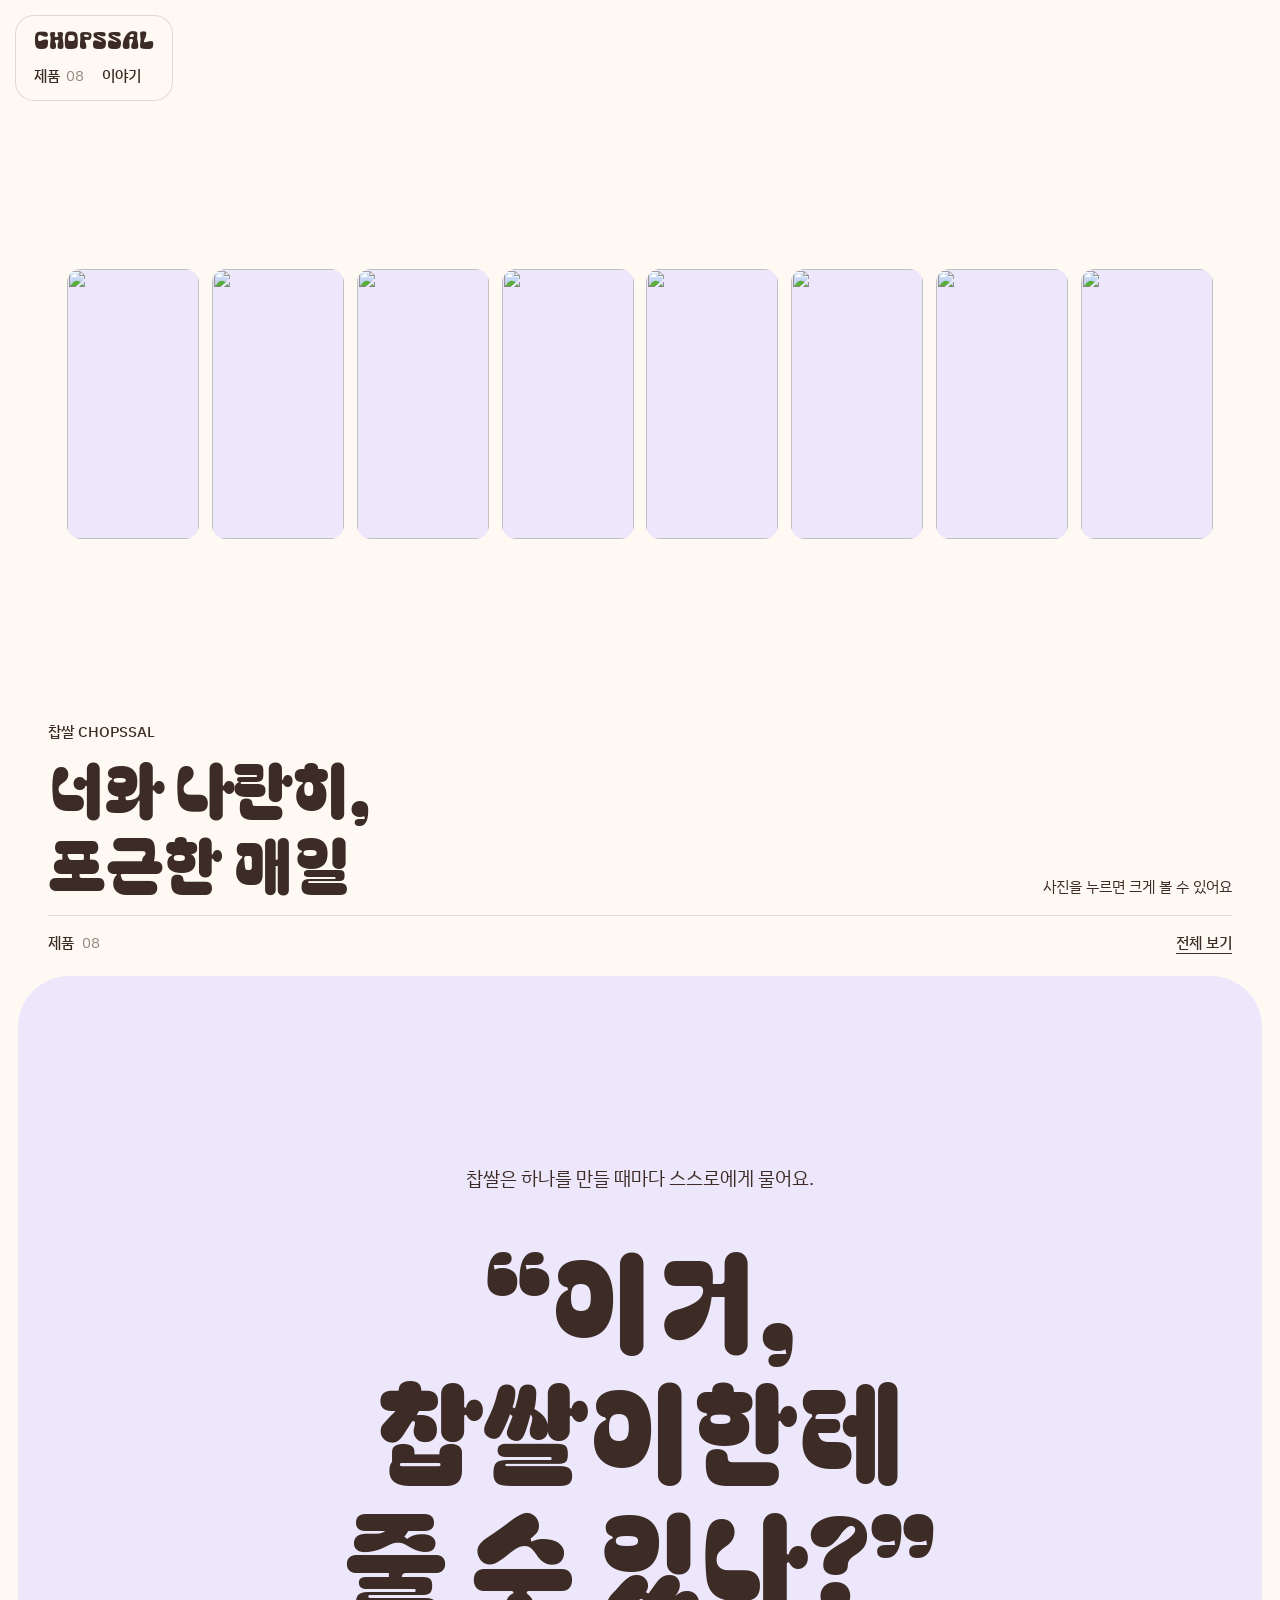
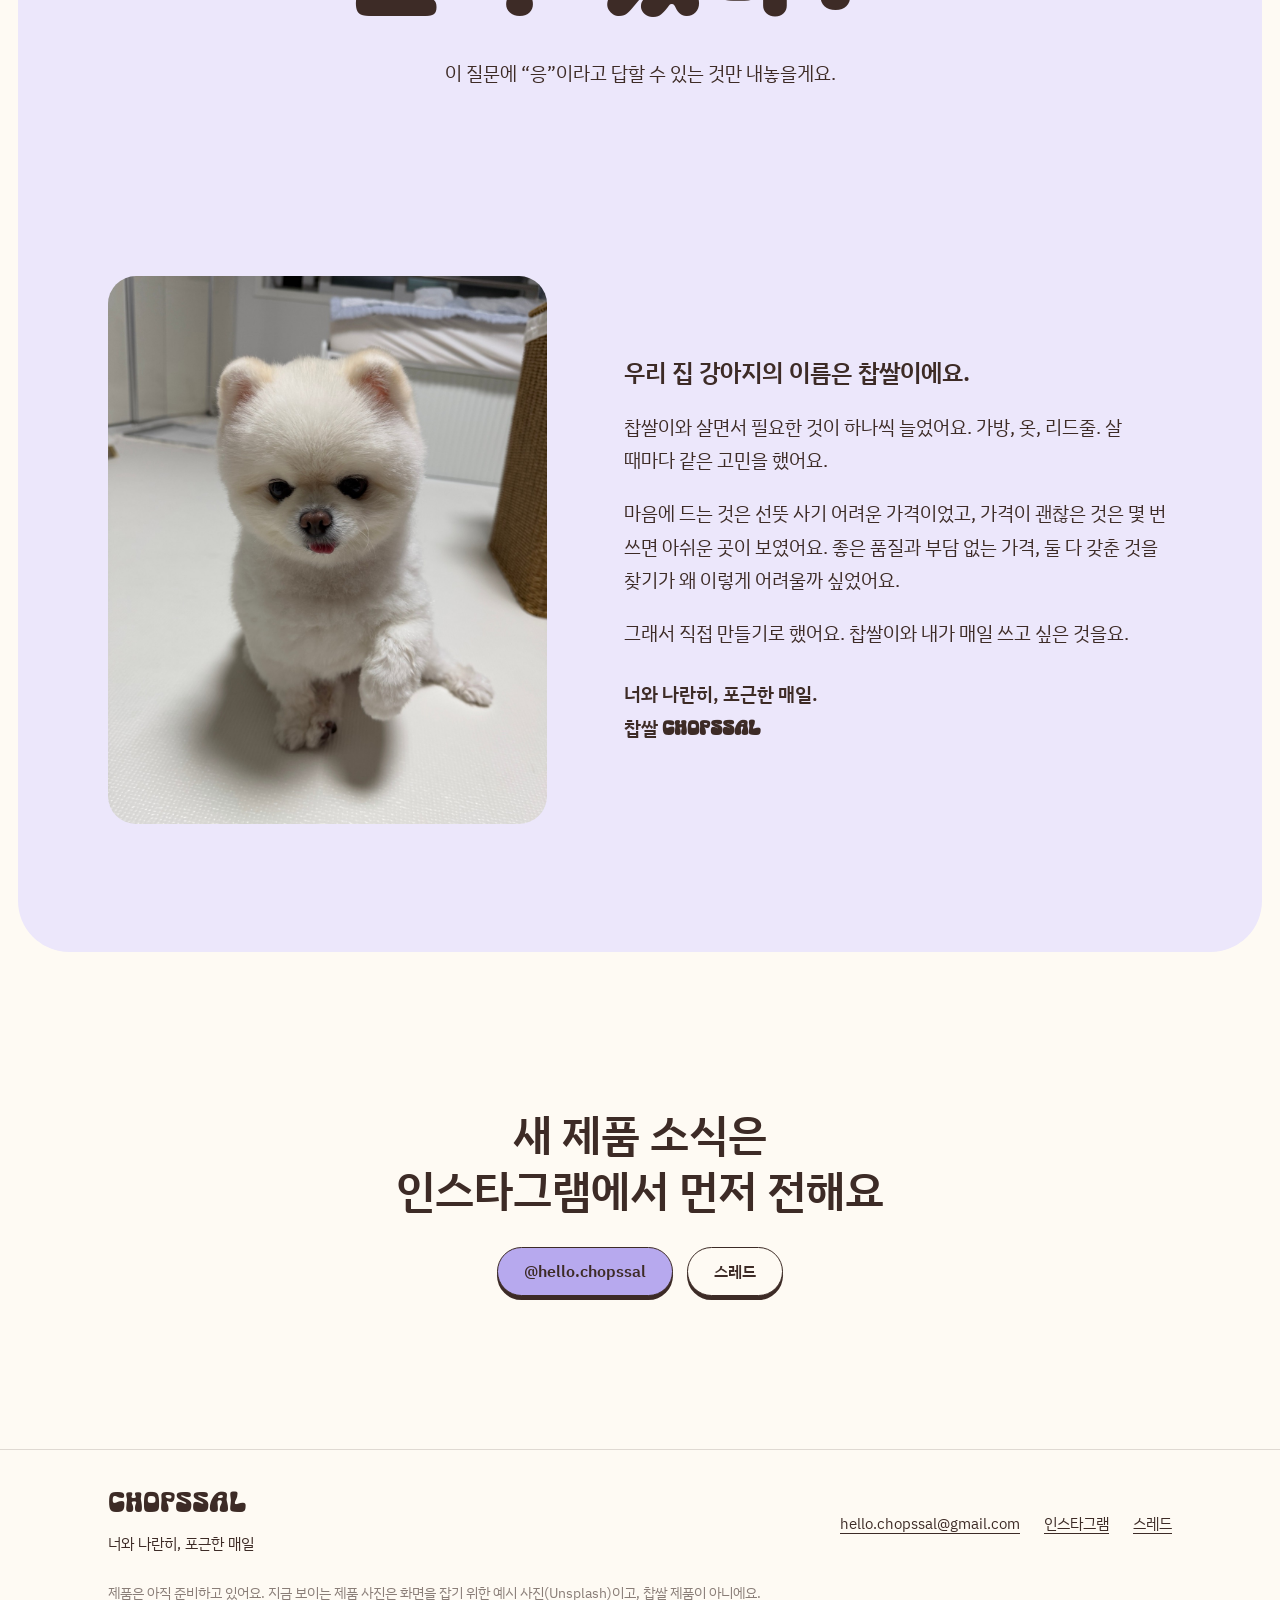
==== index.html @ 7e5478e6 "CHOPSSAL 사이트 첫 공개: 홈, 제품 목록, 상세 (판매는 준비 중) Co-Authored-By: Claude Fable 5.2 <noreply@anthropic.com>" ====
<!doctype html>
<html lang="ko">
<head>
<meta charset="utf-8">
<meta name="viewport" content="width=device-width, initial-scale=1">
<title>CHOPSSAL · 너와 나란히, 포근한 매일</title>
<meta name="description" content="너와 나란히, 포근한 매일. 찹쌀이와 함께 쓰고 싶어서 만들기 시작한 강아지 라이프스타일 브랜드, 찹쌀 CHOPSSAL.">
<link rel="preconnect" href="https://fonts.googleapis.com">
<link rel="preconnect" href="https://fonts.gstatic.com" crossorigin>
<link rel="preconnect" href="https://images.unsplash.com">
<link rel="stylesheet" href="https://fonts.googleapis.com/css2?family=Bagel+Fat+One&family=IBM+Plex+Sans+KR:wght@400;500;600&display=swap">
<link rel="stylesheet" href="styles.css">
<script>document.documentElement.classList.add('js')</script>
</head>
<body class="home">

<main>
  <!-- 첫 화면: 제품 사진이 가로로 한 줄. 누르면 그 사진이 커지고 아래에 정보가 나와요 -->
  <section class="stage" id="products" aria-label="제품">
    <div class="row" id="row"></div>

    <div class="stage__foot">
      <!-- 아무것도 고르지 않았을 때 -->
      <div id="intro">
        <small>찹쌀 CHOPSSAL</small>
        <h1>너와 나란히,<br>포근한 매일</h1>
      </div>
      <p class="stage__hint" id="hint">사진을 누르면 크게 볼 수 있어요</p>

      <!-- 제품을 골랐을 때 -->
      <div id="picked" hidden>
        <small id="picked-no"></small>
        <h2 id="picked-name" tabindex="-1"></h2>
      </div>
      <div class="info" id="info" hidden>
        <p class="info__price" id="info-price"></p>
        <p id="info-desc"></p>
        <div class="info__actions">
          <button class="btn" id="info-add" type="button">장바구니에 담기</button>
          <a id="info-link" href="shop.html">자세히 보기</a>
          <button class="close" id="info-close" type="button">닫기</button>
        </div>
        <p class="said" id="info-said" role="status"></p>
      </div>

      <div class="stage__bar">
        <span>제품 <i id="count"></i></span>
        <a href="shop.html">전체 보기</a>
      </div>
    </div>
  </section>

  <div class="tint" id="story">
    <section class="say wrap">
      <p class="reveal">찹쌀은 하나를 만들 때마다 스스로에게 물어요.</p>
      <blockquote class="display reveal">“이거,<br>찹쌀이한테<br>줄 수 있나?”</blockquote>
      <p class="reveal">이 질문에 “응”이라고 답할 수 있는 것만 내놓을게요.</p>
    </section>

    <section class="story wrap">
      <img class="reveal" src="assets/chopssal-01.jpg" alt="앞발을 살짝 들고 혀를 빼꼼 내민 하얀 강아지 찹쌀이" width="1200" height="1600" loading="lazy">
      <div class="story__text reveal">
        <p class="story__first">우리 집 강아지의 이름은 찹쌀이에요.</p>
        <p>찹쌀이와 살면서 필요한 것이 하나씩 늘었어요. 가방, 옷, 리드줄. 살 때마다 같은 고민을 했어요.</p>
        <p>마음에 드는 것은 선뜻 사기 어려운 가격이었고, 가격이 괜찮은 것은 몇 번 쓰면 아쉬운 곳이 보였어요. 좋은 품질과 부담 없는 가격, 둘 다 갖춘 것을 찾기가 왜 이렇게 어려울까 싶었어요.</p>
        <p>그래서 직접 만들기로 했어요. 찹쌀이와 내가 매일 쓰고 싶은 것을요.</p>
        <p class="story__sign">너와 나란히, 포근한 매일.<br>찹쌀 <span class="wordmark wordmark--sm">CHOPSSAL</span></p>
      </div>
    </section>
  </div>

  <section class="news wrap" id="news">
    <h2 class="reveal">새 제품 소식은<br>인스타그램에서 먼저 전해요</h2>
    <div class="news__actions reveal">
      <a class="btn" href="https://www.instagram.com/hello.chopssal" target="_blank" rel="noopener">@hello.chopssal</a>
      <a class="btn btn--plain" href="https://www.threads.net/@hello.chopssal" target="_blank" rel="noopener">스레드</a>
    </div>
  </section>
</main>

<script src="js/products.js"></script>
<script src="js/layout.js"></script>
<script>
  const $ = id => document.getElementById(id);
  const row = $('row');
  let active = -1;

  $('count').textContent = two(PRODUCTS.length);
  row.innerHTML = PRODUCTS.map((p, i) =>
    `<button class="tile" type="button" data-i="${i}" aria-pressed="false" aria-label="${p.name} 크게 보기">
       <img src="${photoUrl(p, 900, 1140)}" alt="">
     </button>`).join('');
  const tiles = [...row.children];

  function pick(i, focusTitle) {
    active = i;
    const on = i >= 0;
    row.classList.toggle('has-active', on);
    tiles.forEach((t, n) => t.setAttribute('aria-pressed', n === i));
    ['intro', 'hint'].forEach(id => $(id).hidden = on);
    ['picked', 'info'].forEach(id => $(id).hidden = !on);
    $('info-said').textContent = '';
    if (!on) return;

    const p = PRODUCTS[i];
    $('picked-no').textContent = `${two(i + 1)} / ${two(PRODUCTS.length)}`;
    $('picked-name').textContent = p.name;
    $('info-price').textContent = priceText(p);
    $('info-desc').textContent = p.desc;
    $('info-link').href = `product.html?id=${p.id}`;
    $('info-add').hidden = !SHOP_OPEN;
    $('info-add').disabled = !!p.soldout;
    $('info-add').textContent = p.soldout ? '아직 준비하고 있어요' : '장바구니에 담기';
    // 좁은 화면에서는 고른 사진이 가운데로 오게 옆으로 넘겨요
    setTimeout(() => tiles[i].scrollIntoView({ behavior: 'smooth', inline: 'center', block: 'nearest' }), 350);
    if (focusTitle) $('picked-name').focus({ preventScroll: true });
  }

  // 사진에 올리거나 초점이 가면 오른쪽 아래에 이름과 가격을 보여 줘요
  const HINT = $('hint').textContent;
  const hint = i => {
    const p = PRODUCTS[i];
    $('hint').innerHTML = p ? `${two(i + 1)}&ensp;<b>${p.name}</b>&ensp;${priceText(p)}` : HINT;
  };
  ['mouseover', 'focusin'].forEach(ev => row.addEventListener(ev, e => {
    const t = e.target.closest('.tile');
    if (t) hint(Number(t.dataset.i));
  }));
  ['mouseleave', 'focusout'].forEach(ev => row.addEventListener(ev, () => hint(-1)));

  row.addEventListener('click', e => {
    const t = e.target.closest('.tile');
    if (t && Number(t.dataset.i) !== active) pick(Number(t.dataset.i), true);
  });
  $('info-close').addEventListener('click', () => { const was = active; pick(-1); tiles[was].focus(); });
  $('info-add').addEventListener('click', () => {
    Cart.add(PRODUCTS[active].id, 1);
    $('info-said').innerHTML = '장바구니에 담았어요. <a href="cart.html">장바구니 보기</a>';
  });
  addEventListener('keydown', e => {
    if (active < 0) return;
    if (e.key === 'Escape') $('info-close').click();
    if (e.key === 'ArrowRight') pick((active + 1) % PRODUCTS.length);
    if (e.key === 'ArrowLeft') pick((active - 1 + PRODUCTS.length) % PRODUCTS.length);
  });

  // 화면에 들어오면 떠오르기
  const io = new IntersectionObserver(es => es.forEach(e => {
    if (e.isIntersecting) { e.target.classList.add('in'); io.unobserve(e.target); }
  }), { threshold: .15 });
  document.querySelectorAll('.reveal').forEach(el => io.observe(el));
</script>
</body>
</html>
---- styles.css ----
/* CHOPSSAL 홈. 색과 글꼴은 docs/brand-guidelines.md 7, 8장을 따른다. */
@font-face {
  font-family: 'Struggle';
  src: url('assets/fonts/struggle-regular.woff2') format('woff2'),
       url('assets/fonts/struggle-regular.woff') format('woff');
  font-display: swap;
}

:root {
  --cream: #FEFAF3;
  --lavender: #B7A9EE;
  --lavender-tint: #ECE7FB;
  --lavender-deep: #5A48A6;
  --choco: #3D2B26;
  --butter: #FAEDBE;
  --line: rgba(61, 43, 38, .16);
  --face: var(--cream);

  --font-logo: 'Struggle', 'Bagel Fat One', sans-serif;
  --font-display: 'Bagel Fat One', 'Apple SD Gothic Neo', sans-serif;
  --font-body: 'IBM Plex Sans KR', 'Apple SD Gothic Neo', 'Malgun Gothic', sans-serif;

  --gutter: clamp(20px, 5vw, 48px);
  --radius: 28px;
}

@view-transition { navigation: auto; }

* { box-sizing: border-box; }
html { scroll-behavior: smooth; }
body {
  margin: 0;
  background: var(--cream);
  color: var(--choco);
  font-family: var(--font-body);
  font-size: 17px;
  line-height: 1.75;
  word-break: keep-all;
  -webkit-font-smoothing: antialiased;
}
h1, h2, h3, p, ul, figure, blockquote { margin: 0; }
ul { padding: 0; list-style: none; }
a { color: inherit; }
img { display: block; max-width: 100%; }
[hidden] { display: none !important; }
:focus-visible { outline: 2px solid var(--lavender-deep); outline-offset: 3px; border-radius: 6px; }

.wrap { max-width: 1160px; margin-inline: auto; padding-inline: var(--gutter); }
.display { font-family: var(--font-display); font-weight: 400; line-height: 1.2; text-wrap: balance; }
.wordmark { font-family: var(--font-logo); font-size: 28px; line-height: 1; color: var(--choco); text-decoration: none; }
.wordmark--sm { font-size: 1.05em; }

/* 메뉴: 왼쪽 위에 떠 있는 작은 상자 */
.menu {
  position: fixed; z-index: 20; top: 16px; left: 16px;
  background: var(--cream); border-radius: 18px; box-shadow: 0 0 0 1px var(--line);
  padding: 14px 18px 12px; display: flex; flex-direction: column; gap: 10px;
}
.menu .wordmark { font-size: 24px; }
.menu__links { display: flex; gap: 18px; font-size: 14.5px; font-weight: 500; line-height: 1.4; }
.menu__links a { text-decoration: none; padding: 2px 0; }
.menu__links a:hover, .menu__links a[aria-current="page"] { box-shadow: 0 1.5px 0 var(--choco); }
.menu__links i { font-style: normal; font-weight: 400; opacity: .55; font-variant-numeric: tabular-nums; margin-left: 2px; }
.menu__cart { margin-left: 14px; }
body:not(.home) main { padding-top: 124px; }

/* 버튼: 알약 모양, 초콜릿 테두리, 아래 짧은 그림자 */
.btn {
  display: inline-block;
  font-weight: 600; font-size: 16px; line-height: 1.3; text-decoration: none; text-align: center;
  padding: 13px 26px; border-radius: 999px;
  border: 1.5px solid var(--choco); background: var(--lavender); color: var(--choco);
  box-shadow: 0 4px 0 var(--choco);
  transition: transform .12s ease, box-shadow .12s ease;
}
.btn:hover { transform: translateY(2px); box-shadow: 0 2px 0 var(--choco); }
.btn:active { transform: translateY(4px); box-shadow: 0 0 0 var(--choco); }
.btn--plain { background: var(--cream); }

.tag {
  display: inline-block; align-self: flex-start;
  font-size: 13px; font-weight: 600; line-height: 1.4;
  padding: 4px 14px; border-radius: 999px;
  background: var(--lavender); color: var(--choco);
}
.tag--quiet { background: transparent; border: 1.5px solid var(--line); font-weight: 500; white-space: nowrap; }

/* 첫 화면: 제품 사진이 가로로 한 줄. 누르면 그 사진이 커지고 정보가 나와요 */
.stage { min-height: 100vh; min-height: 100svh; display: grid; grid-template-rows: 1fr auto; gap: clamp(16px, 3vh, 32px); padding: 116px var(--gutter) 20px; }
.row { display: flex; align-items: center; justify-content: center; gap: clamp(6px, 1vw, 14px); min-height: min(64vh, 660px); }
.tile {
  flex: 1 1 0; min-width: 0; max-width: 132px; height: min(30vh, 280px);
  padding: 0; border: 0; border-radius: 14px; overflow: hidden; cursor: pointer; background: var(--lavender-tint);
  transition: flex-grow .65s cubic-bezier(.3, .8, .2, 1), max-width .65s cubic-bezier(.3, .8, .2, 1), height .65s cubic-bezier(.3, .8, .2, 1), opacity .4s ease, transform .3s ease;
}
.tile img { width: 100%; height: 100%; object-fit: cover; }
.tile:hover { transform: translateY(-8px); }
.row.has-active .tile { max-width: 84px; height: min(20vh, 190px); opacity: .5; }
.row.has-active .tile:hover { opacity: .85; }
.row.has-active .tile[aria-pressed="true"] { flex-grow: 8; max-width: min(50vh, 520px); height: min(64vh, 660px); opacity: 1; transform: none; cursor: default; border-radius: 22px; }

.stage__foot { display: grid; grid-template-columns: 1fr auto; align-items: end; gap: 16px 40px; min-height: 148px; }
.stage__foot > * { min-width: 0; }
.stage__foot small { display: block; font-size: 14.5px; font-weight: 500; margin-bottom: 6px; font-variant-numeric: tabular-nums; }
.stage__foot h1, .stage__foot h2 { font-family: var(--font-display); font-weight: 400; font-size: clamp(34px, 5.2vw, 76px); line-height: 1.12; }
.stage__hint { font-size: 14.5px; text-align: right; font-variant-numeric: tabular-nums; }
.stage__hint b { font-weight: 600; }
.stage__hint a { font-weight: 600; text-underline-offset: 5px; }
.info { max-width: 26em; display: flex; flex-direction: column; gap: 14px; align-items: flex-start; }
.info__price { font-size: 20px; font-weight: 600; }
.info__actions { display: flex; flex-wrap: wrap; align-items: center; gap: 12px 20px; }
.info__actions a { font-weight: 600; font-size: 15px; text-underline-offset: 5px; }
.close { font: inherit; font-size: 14.5px; font-weight: 500; background: none; border: 0; padding: 4px 0; color: inherit; cursor: pointer; text-decoration: underline; text-underline-offset: 5px; }
.stage__bar { grid-column: 1 / -1; display: flex; justify-content: space-between; gap: 16px; border-top: 1px solid var(--line); padding-top: 14px; font-size: 14.5px; font-weight: 500; }
.stage__bar a { text-underline-offset: 5px; }
.stage__bar i { font-style: normal; font-weight: 400; opacity: .55; margin-left: 4px; }

/* 스크롤하면 떠오르는 것 */
.js .reveal { opacity: 0; transform: translateY(26px); transition: opacity .8s ease, transform .8s cubic-bezier(.2, .8, .2, 1); }
.js .reveal.in { opacity: 1; transform: none; }

/* 구역 공통 */
.sec { padding-block: clamp(48px, 7vw, 104px); }
.sec-head { display: flex; align-items: flex-end; justify-content: space-between; flex-wrap: wrap; gap: 12px 32px; margin-bottom: clamp(24px, 3.4vw, 44px); }
.sec-head h1, .sec-head h2 { font-size: clamp(32px, 4.4vw, 54px); }
.sec-head p { max-width: 30em; }

/* 제품 카드 */
.grid { display: grid; grid-template-columns: repeat(4, 1fr); gap: clamp(28px, 3vw, 40px) 20px; }
.card { min-width: 0; text-decoration: none; display: flex; flex-direction: column; gap: 4px; }
.card__img { position: relative; display: block; border-radius: 22px; overflow: hidden; margin-bottom: 10px; background: var(--lavender-tint); transition: transform .14s ease; }
.card__img img { display: block; width: 100%; height: auto; aspect-ratio: 4 / 5; object-fit: cover; }
.card:hover .card__img { transform: translateY(-4px); }
.card__tag { position: absolute; left: 12px; top: 12px; }
.card__name { font-weight: 600; font-size: 16.5px; line-height: 1.45; }
.card__price { font-size: 15.5px; }

/* 제품 목록 */
.chips { display: flex; flex-wrap: wrap; gap: 8px; margin-bottom: clamp(24px, 3vw, 40px); }
.chip {
  font: inherit; font-size: 15px; font-weight: 500; line-height: 1.4; cursor: pointer; text-decoration: none;
  padding: 7px 18px; border-radius: 999px; border: 1.5px solid var(--choco); background: var(--cream); color: var(--choco);
}
.chip:hover { background: var(--lavender-tint); }
.chip[aria-pressed="true"] { background: var(--choco); color: var(--cream); }
.empty { padding: 56px 0; text-align: center; display: flex; flex-direction: column; align-items: center; gap: 20px; }
.empty svg { width: 104px; height: auto; aspect-ratio: 553 / 490; }

/* 제품 상세 */
.pd { display: grid; grid-template-columns: minmax(0, .95fr) minmax(0, 1fr); gap: clamp(28px, 6vw, 96px); align-items: start; padding-bottom: clamp(48px, 7vw, 96px); }
.pd__img { border-radius: 22px; overflow: hidden; position: sticky; top: 24px; background: var(--lavender-tint); }
.pd__img img { display: block; width: 100%; height: auto; aspect-ratio: 15 / 19; object-fit: cover; max-height: calc(100vh - 48px); }
.pd__info { display: flex; flex-direction: column; gap: 22px; padding-top: clamp(0px, 6vh, 72px); }
.pd__no { font-size: 14.5px; font-weight: 500; font-variant-numeric: tabular-nums; margin-bottom: -10px; }
.pd__no a { text-underline-offset: 4px; }
.pd__info h1 { font-size: clamp(38px, 5.2vw, 76px); line-height: 1.12; }
.pd__price { font-size: 22px; font-weight: 600; }
.more-info { border-top: 1.5px solid var(--choco); }
.more-info details { border-bottom: 1px solid var(--line); }
.more-info summary { list-style: none; cursor: pointer; display: flex; justify-content: space-between; align-items: center; padding: 14px 0; font-weight: 600; font-size: 15.5px; }
.more-info summary::-webkit-details-marker { display: none; }
.more-info summary::after { content: "+"; font-weight: 400; font-size: 20px; line-height: 1; transition: transform .2s ease; }
.more-info details[open] summary::after { transform: rotate(45deg); }
.more-info p { padding: 0 0 16px; font-size: 15.5px; }

/* 다른 제품: 홈의 사진 한 줄을 작게 */
.strip { display: flex; justify-content: center; gap: clamp(6px, 1vw, 12px); padding: 0 var(--gutter) clamp(56px, 8vw, 104px); }
.strip a { flex: 1 1 0; min-width: 0; max-width: 96px; border-radius: 12px; overflow: hidden; opacity: .5; transition: opacity .25s ease, transform .25s ease; }
.strip img { display: block; width: 100%; height: auto; aspect-ratio: 3 / 4; object-fit: cover; }
.strip a:hover { opacity: 1; transform: translateY(-6px); }
.strip a[aria-current="page"] { opacity: 1; box-shadow: 0 0 0 2px var(--cream), 0 0 0 3.5px var(--choco); }

.field { display: flex; flex-direction: column; gap: 10px; }
.field > span { font-size: 14px; font-weight: 500; }
.qty { display: inline-flex; align-items: center; align-self: flex-start; border: 1.5px solid var(--choco); border-radius: 999px; overflow: hidden; }
.qty button { font: inherit; font-size: 20px; line-height: 1; width: 44px; height: 44px; border: 0; background: transparent; color: inherit; cursor: pointer; }
.qty button:hover { background: var(--lavender-tint); }
.qty output { min-width: 34px; text-align: center; font-weight: 600; }
.pd__actions { display: flex; flex-wrap: wrap; gap: 14px; padding-bottom: 6px; }
.pd__actions .btn { flex: 1 1 180px; }
.btn[disabled] { background: transparent; box-shadow: none; opacity: .55; cursor: default; transform: none; }
button.btn { font-family: inherit; cursor: pointer; }
.said { font-size: 15px; font-weight: 500; min-height: 1.75em; }
.said a { text-underline-offset: 4px; }
.note { background: var(--lavender-tint); border-radius: 22px; padding: 22px 24px; font-size: 15.5px; }

/* 장바구니 */
.cartpage { display: grid; grid-template-columns: 1.5fr 1fr; gap: clamp(24px, 4vw, 56px); align-items: start; }
.cartpage > * { min-width: 0; }
.rows { border-top: 1px solid var(--line); }
.rowi { display: grid; grid-template-columns: 96px 1fr auto; gap: 8px 18px; align-items: center; padding: 18px 0; border-bottom: 1px solid var(--line); }
.rowi__img { border-radius: 16px; overflow: hidden; grid-row: span 2; }
.rowi__img img { display: block; width: 100%; height: auto; aspect-ratio: 1; object-fit: cover; }
.rowi__name { font-weight: 600; line-height: 1.45; text-decoration: none; }
.rowi__name i { font-style: normal; font-weight: 400; opacity: .75; display: block; font-size: 14.5px; }
.rowi__price { font-weight: 600; text-align: right; }
.rowi .qty { justify-self: start; }
.rowi .qty button { width: 38px; height: 38px; }
.del { font: inherit; font-size: 14px; background: none; border: 0; padding: 4px 0; color: inherit; text-decoration: underline; text-underline-offset: 4px; cursor: pointer; justify-self: end; }
.sum { background: var(--lavender-tint); border-radius: var(--radius); padding: clamp(22px, 2.6vw, 32px); display: flex; flex-direction: column; gap: 14px; position: sticky; top: 24px; }
.sum h2 { font-size: 20px; font-weight: 600; }
.sum dl { margin: 0; display: flex; flex-direction: column; gap: 8px; }
.sum dl div { display: flex; justify-content: space-between; gap: 16px; }
.sum dd { margin: 0; text-align: right; }
.sum .total { border-top: 1.5px solid var(--choco); padding-top: 14px; font-weight: 600; font-size: 19px; }
.sum .btn { width: 100%; }

/* 기준 문장과 이야기 */
.tint { background: var(--lavender-tint); border-radius: clamp(28px, 4vw, 56px); margin-inline: clamp(8px, 1.4vw, 20px); }
.say { min-height: 100vh; min-height: 100svh; display: flex; flex-direction: column; align-items: center; justify-content: center; gap: clamp(24px, 4vh, 48px); text-align: center; padding-block: 96px; }
.say blockquote { font-size: clamp(44px, 9.4vw, 148px); line-height: 1.08; }
.say p { font-size: clamp(16px, 1.5vw, 19px); max-width: 26em; }
.story { display: grid; grid-template-columns: .8fr 1fr; gap: clamp(32px, 6vw, 96px); align-items: center; padding-block: 0 clamp(72px, 10vw, 140px); }
.story > * { min-width: 0; }
.story img { width: 100%; height: auto; aspect-ratio: 4 / 5; object-fit: cover; object-position: 50% 38%; border-radius: var(--radius); }
.story__text { max-width: 31em; display: flex; flex-direction: column; gap: 20px; font-size: clamp(17px, 1.5vw, 19px); }
.story__first { font-weight: 600; font-size: 1.25em; line-height: 1.5; }
.story__sign { margin-top: 8px; font-weight: 600; }

/* 소식 */
.news { padding-block: clamp(80px, 12vw, 168px); display: flex; flex-direction: column; align-items: center; gap: 28px; text-align: center; }
.news h2 { font-size: clamp(26px, 3.4vw, 44px); font-weight: 600; line-height: 1.3; text-wrap: balance; }
.news__actions { display: flex; flex-wrap: wrap; justify-content: center; gap: 14px; }

/* 바닥 */
.foot { border-top: 1px solid var(--line); }
.foot__in { padding-block: 40px 56px; display: flex; justify-content: space-between; flex-wrap: wrap; gap: 24px 48px; font-size: 15px; }
.foot__in p { margin-top: 10px; }
.foot ul { display: flex; flex-wrap: wrap; gap: 8px 24px; align-items: center; }
.foot ul a { text-underline-offset: 4px; }

.foot__note { flex-basis: 100%; font-size: 13.5px; opacity: .6; margin: 0 !important; }

@media (max-width: 820px) {
  .grid { grid-template-columns: repeat(2, 1fr); gap: 28px 14px; }
  .pd, .cartpage, .story { grid-template-columns: 1fr; }
  .pd__info { padding-top: 0; }
  .strip { justify-content: flex-start; overflow-x: auto; scrollbar-width: none; }
  .strip a { flex: 0 0 64px; }
  .pd__img, .sum { position: static; }
  .story img { max-width: 420px; }
  .row { justify-content: flex-start; overflow-x: auto; scroll-snap-type: x proximity; margin-inline: calc(var(--gutter) * -1); padding-inline: var(--gutter); min-height: min(56vh, 520px); scrollbar-width: none; }
  .tile { flex: 0 0 30vw; max-width: none; height: min(36vh, 320px); scroll-snap-align: center; }
  .tile:hover { transform: none; }
  .row.has-active .tile { flex-basis: 18vw; max-width: none; }
  .row.has-active .tile[aria-pressed="true"] { flex: 0 0 76vw; max-width: none; height: min(56vh, 520px); }
  .stage__foot { grid-template-columns: 1fr; min-height: 0; }
  .stage__hint { text-align: left; }
}
@media (max-width: 560px) {
  body { font-size: 16px; }
  .menu { top: 10px; left: 10px; padding: 12px 14px 10px; }
  .menu .wordmark { font-size: 21px; }
  .menu__links { gap: 14px; font-size: 14px; }
  .btn { padding: 12px 22px; font-size: 15.5px; }
  .rowi { grid-template-columns: 76px 1fr; align-items: start; }
  .rowi__img { grid-row: span 4; }
  .rowi .qty { justify-self: start; }
  .rowi__price { text-align: left; }
  .del { justify-self: start; }
}
@media (prefers-reduced-motion: reduce) {
  html { scroll-behavior: auto; }
  .btn, .card__img, .tile, .strip a { transition: none; }
  @view-transition { navigation: none; }
  .js .reveal { opacity: 1; transform: none; transition: none; }
}

/* 제품 이름으로 초점을 옮길 때 테두리는 보이지 않게 */
#picked-name:focus { outline: none; }
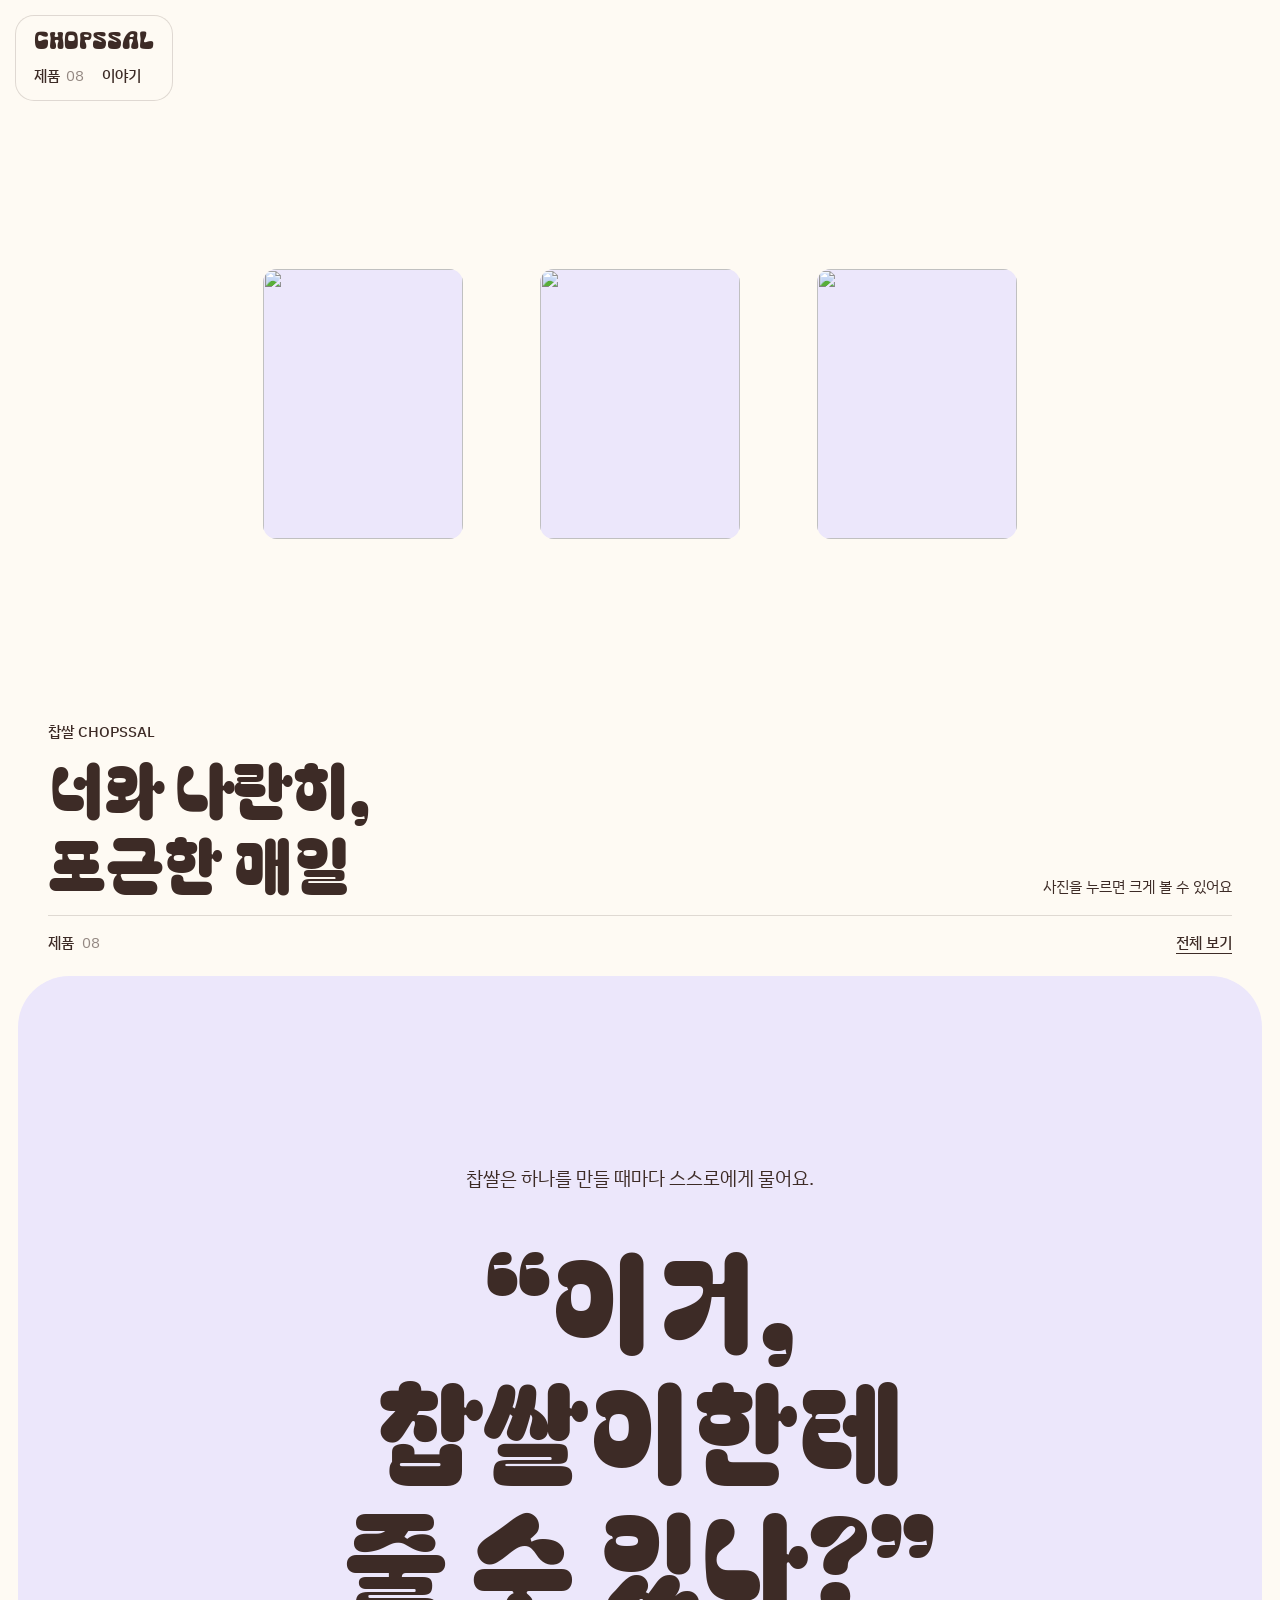
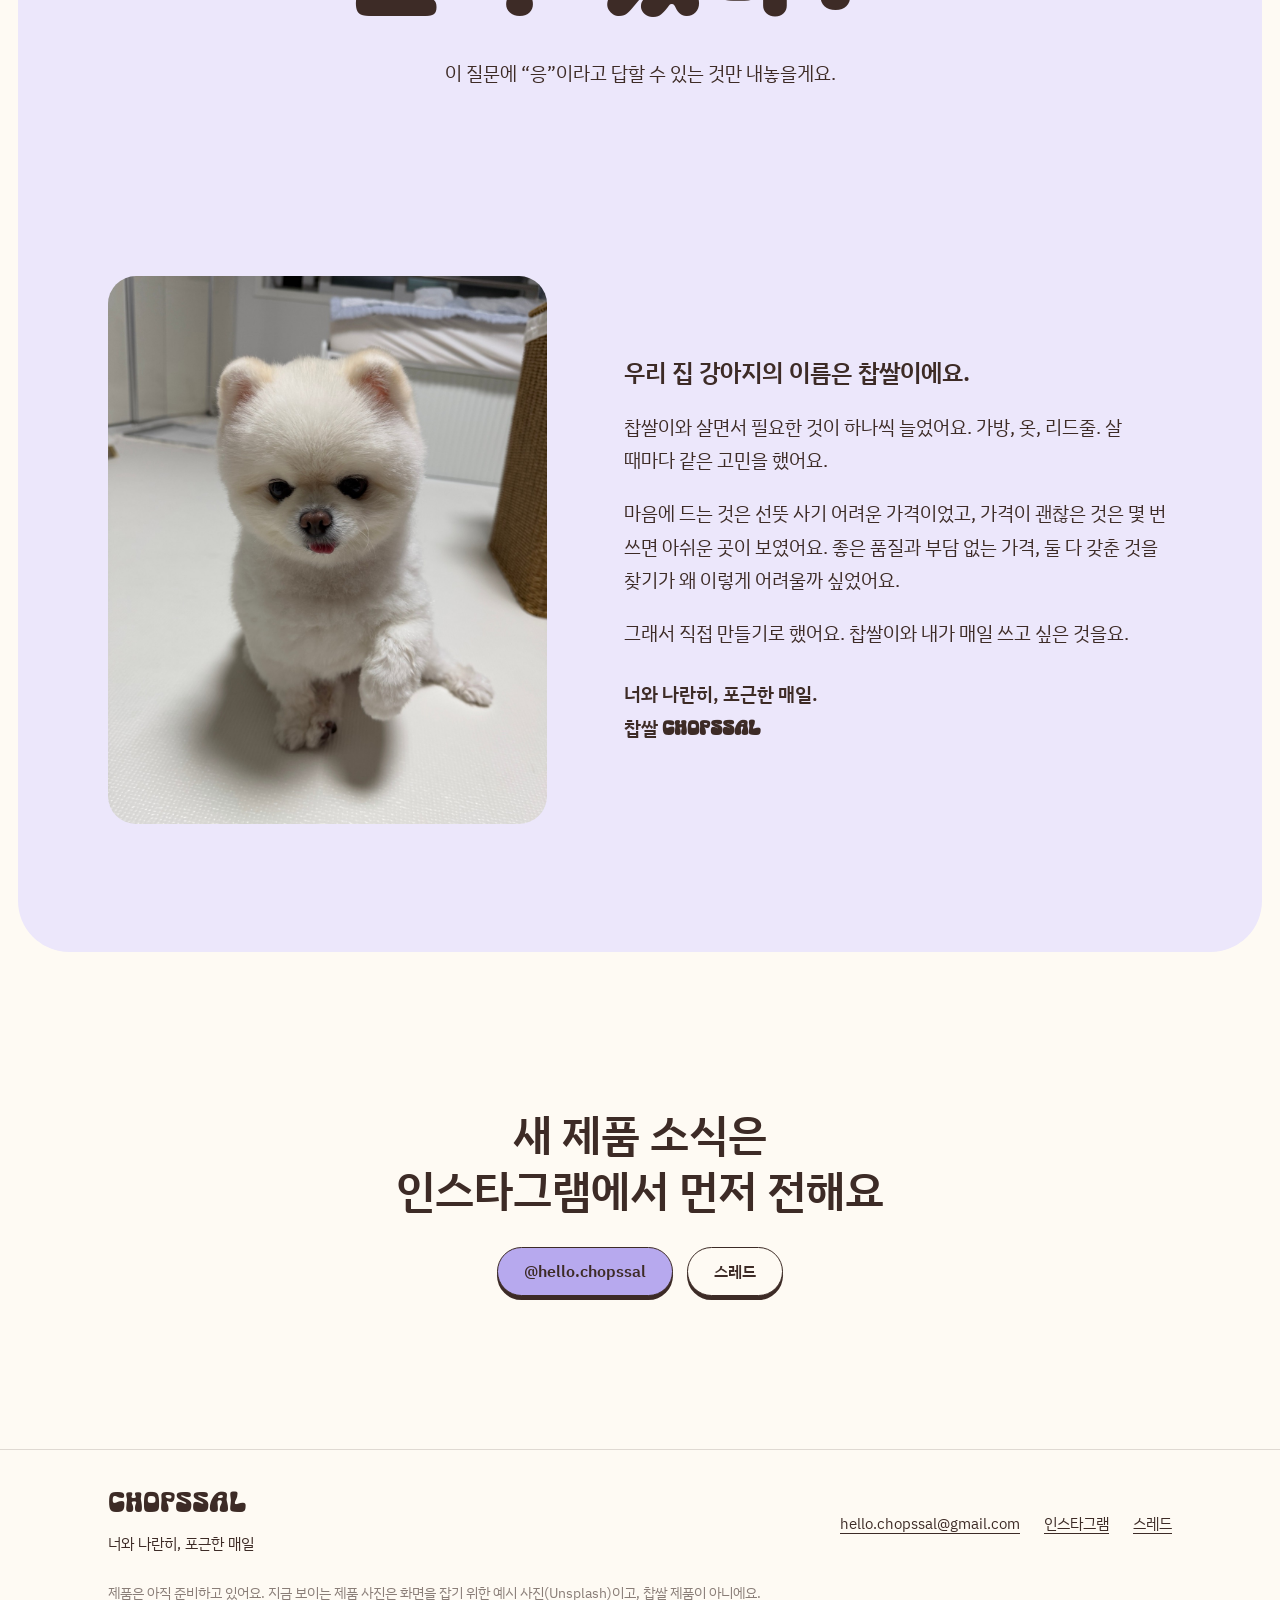
==== commit ed1d2ab5: "홈에 가방만 보이기, 눌렀을 때 돌려 보기 기능 추가 Co-Authored-By: Claude Fable 5.2 <noreply@anthropic.com>" ====
--- a/index.html
+++ b/index.html
@@ -35,6 +35,7 @@
       <div class="info" id="info" hidden>
         <p class="info__price" id="info-price"></p>
         <p id="info-desc"></p>
+        <p class="info__turn" id="info-turn" hidden>사진을 좌우로 끌면 돌려 볼 수 있어요</p>
         <div class="info__actions">
           <button class="btn" id="info-add" type="button">장바구니에 담기</button>
           <a id="info-link" href="shop.html">자세히 보기</a>
@@ -78,21 +79,68 @@
   </section>
 </main>
 
+<script>
+  // 이 컴퓨터에서 볼 때만 확인용 사진 목록을 불러와요. 올라간 사이트에서는 아무 일도 하지 않아요
+  if (['localhost', '127.0.0.1'].includes(location.hostname)) document.write('<script src="js/preview.local.js"><\/script>');
+</script>
 <script src="js/products.js"></script>
 <script src="js/layout.js"></script>
 <script>
   const $ = id => document.getElementById(id);
   const row = $('row');
+  const HOME = PRODUCTS.filter(p => p.cat === 'bag');   // 우선 홈에는 가방만
+  const REDUCED = matchMedia('(prefers-reduced-motion: reduce)').matches;
   let active = -1;
 
   $('count').textContent = two(PRODUCTS.length);
-  row.innerHTML = PRODUCTS.map((p, i) =>
-    `<button class="tile" type="button" data-i="${i}" aria-pressed="false" aria-label="${p.name} 크게 보기">
-       <img src="${photoUrl(p, 900, 1140)}" alt="">
-     </button>`).join('');
+  row.classList.toggle('row--few', HOME.length <= 4);
+  row.innerHTML = HOME.map((p, i) => `
+    <button class="tile ${p.frames ? 'tile--cut' : ''}" type="button" data-i="${i}" aria-pressed="false" aria-label="${p.name} 크게 보기">
+      ${p.frames
+        ? p.frames.map((src, n) => `<img class="frame" src="${src}" alt="" ${n ? '' : 'data-on'}>`).join('')
+        : `<img src="${photoUrl(p, 900, 1140)}" alt="">`}
+    </button>`).join('');
   const tiles = [...row.children];
 
+  /* 돌려 보기: 사진(frames)을 차례로 넘겨요. 누르면 한 바퀴 자동으로 돌고, 그 뒤에는 좌우로 끌어서 돌려요 */
+  const spin = { timer: 0, at: 0 };
+  function showFrame(i, n) {
+    const frames = [...tiles[i].querySelectorAll('.frame')];
+    if (!frames.length) return;
+    spin.at = ((n % frames.length) + frames.length) % frames.length;
+    frames.forEach((f, k) => f.toggleAttribute('data-on', k === spin.at));
+  }
+  function stopSpin() { clearInterval(spin.timer); spin.timer = 0; }
+  function autoSpin(i) {
+    stopSpin();
+    const count = tiles[i].querySelectorAll('.frame').length;
+    if (count < 2 || REDUCED) return;
+    let step = 0;
+    // 장수가 적으면 천천히, 많으면 빠르게: 한 바퀴에 2초 안팎
+    spin.timer = setInterval(() => {
+      step++;
+      showFrame(i, step);
+      if (step >= count) stopSpin();
+    }, Math.max(60, Math.min(700, 2000 / count)));
+  }
+  let drag = null;
+  row.addEventListener('pointerdown', e => {
+    const t = e.target.closest('.tile');
+    if (!t || Number(t.dataset.i) !== active || !t.querySelector('.frame')) return;
+    stopSpin();
+    drag = { x: e.clientX, from: spin.at, count: t.querySelectorAll('.frame').length, w: t.offsetWidth };
+    t.setPointerCapture(e.pointerId);
+  });
+  row.addEventListener('pointermove', e => {
+    if (!drag) return;
+    // 사진 너비만큼 끌면 한 바퀴
+    showFrame(active, drag.from + Math.round((e.clientX - drag.x) / (drag.w / drag.count)));
+  });
+  ['pointerup', 'pointercancel'].forEach(ev => row.addEventListener(ev, () => drag = null));
+
   function pick(i, focusTitle) {
+    stopSpin();
+    if (active >= 0) showFrame(active, 0);
     active = i;
     const on = i >= 0;
     row.classList.toggle('has-active', on);
@@ -102,24 +150,26 @@
     $('info-said').textContent = '';
     if (!on) return;
 
-    const p = PRODUCTS[i];
-    $('picked-no').textContent = `${two(i + 1)} / ${two(PRODUCTS.length)}`;
+    const p = HOME[i];
+    $('picked-no').textContent = `${two(i + 1)} / ${two(HOME.length)}`;
     $('picked-name').textContent = p.name;
     $('info-price').textContent = priceText(p);
     $('info-desc').textContent = p.desc;
+    $('info-turn').hidden = !(p.frames && p.frames.length > 1);
     $('info-link').href = `product.html?id=${p.id}`;
     $('info-add').hidden = !SHOP_OPEN;
     $('info-add').disabled = !!p.soldout;
     $('info-add').textContent = p.soldout ? '아직 준비하고 있어요' : '장바구니에 담기';
     // 좁은 화면에서는 고른 사진이 가운데로 오게 옆으로 넘겨요
     setTimeout(() => tiles[i].scrollIntoView({ behavior: 'smooth', inline: 'center', block: 'nearest' }), 350);
+    setTimeout(() => { if (active === i) autoSpin(i); }, 700);   // 커진 다음에 돌아요
     if (focusTitle) $('picked-name').focus({ preventScroll: true });
   }
 
   // 사진에 올리거나 초점이 가면 오른쪽 아래에 이름과 가격을 보여 줘요
   const HINT = $('hint').textContent;
   const hint = i => {
-    const p = PRODUCTS[i];
+    const p = HOME[i];
     $('hint').innerHTML = p ? `${two(i + 1)}&ensp;<b>${p.name}</b>&ensp;${priceText(p)}` : HINT;
   };
   ['mouseover', 'focusin'].forEach(ev => row.addEventListener(ev, e => {
@@ -134,14 +184,14 @@
   });
   $('info-close').addEventListener('click', () => { const was = active; pick(-1); tiles[was].focus(); });
   $('info-add').addEventListener('click', () => {
-    Cart.add(PRODUCTS[active].id, 1);
+    Cart.add(HOME[active].id, 1);
     $('info-said').innerHTML = '장바구니에 담았어요. <a href="cart.html">장바구니 보기</a>';
   });
   addEventListener('keydown', e => {
     if (active < 0) return;
     if (e.key === 'Escape') $('info-close').click();
-    if (e.key === 'ArrowRight') pick((active + 1) % PRODUCTS.length);
-    if (e.key === 'ArrowLeft') pick((active - 1 + PRODUCTS.length) % PRODUCTS.length);
+    if (e.key === 'ArrowRight') pick((active + 1) % HOME.length);
+    if (e.key === 'ArrowLeft') pick((active - 1 + HOME.length) % HOME.length);
   });
 
   // 화면에 들어오면 떠오르기
--- a/styles.css
+++ b/styles.css
@@ -98,6 +98,26 @@
 .row.has-active .tile { max-width: 84px; height: min(20vh, 190px); opacity: .5; }
 .row.has-active .tile:hover { opacity: .85; }
 .row.has-active .tile[aria-pressed="true"] { flex-grow: 8; max-width: min(50vh, 520px); height: min(64vh, 660px); opacity: 1; transform: none; cursor: default; border-radius: 22px; }
+
+/* 오려 낸 사진(흰 배경 제품 사진): 바탕 없이 제품만 떠 있게 */
+.cut { mix-blend-mode: multiply; filter: brightness(1.07) contrast(1.05); }
+/* 둥근 틀 안에서는 틀째로 바탕과 섞어야 흰 배경이 사라져요 */
+.card__img:has(.cut), .pd__img:has(.cut), .rowi__img:has(.cut), .strip a:has(.cut) { background: none; mix-blend-mode: multiply; }
+.card__img .cut, .pd__img .cut, .strip .cut { object-fit: contain; }
+.row--few { gap: clamp(20px, 6vw, 96px); }
+.row--few .tile { max-width: 200px; }
+.tile--cut { position: relative; background: none; border-radius: 0; overflow: visible; max-width: 240px; touch-action: pan-y; }
+.row--few .tile--cut { max-width: 280px; }
+.tile--cut .frame {
+  position: absolute; inset: 0; width: 100%; height: 100%; object-fit: contain;
+  mix-blend-mode: multiply; filter: brightness(1.07) contrast(1.05);
+  opacity: 0; transition: opacity .22s ease; pointer-events: none; -webkit-user-drag: none; user-select: none;
+}
+.tile--cut .frame[data-on] { opacity: 1; }
+.row.has-active .tile--cut { max-width: 150px; }
+.row.has-active .tile--cut[aria-pressed="true"] { max-width: min(72vh, 680px); border-radius: 0; cursor: grab; }
+.row.has-active .tile--cut[aria-pressed="true"]:active { cursor: grabbing; }
+.info__turn { font-size: 14px; opacity: .7; margin-top: -6px; }
 
 .stage__foot { display: grid; grid-template-columns: 1fr auto; align-items: end; gap: 16px 40px; min-height: 148px; }
 .stage__foot > * { min-width: 0; }
@@ -244,6 +264,10 @@
   .tile:hover { transform: none; }
   .row.has-active .tile { flex-basis: 18vw; max-width: none; }
   .row.has-active .tile[aria-pressed="true"] { flex: 0 0 76vw; max-width: none; height: min(56vh, 520px); }
+  .row--few { justify-content: center; gap: 12px; }
+  .row--few .tile { flex: 0 0 40vw; }
+  .tile--cut, .row--few .tile--cut, .row.has-active .tile--cut { max-width: none; }
+  .row.has-active .tile--cut[aria-pressed="true"] { max-width: none; flex: 0 0 84vw; }
   .stage__foot { grid-template-columns: 1fr; min-height: 0; }
   .stage__hint { text-align: left; }
 }
@@ -261,7 +285,7 @@
 }
 @media (prefers-reduced-motion: reduce) {
   html { scroll-behavior: auto; }
-  .btn, .card__img, .tile, .strip a { transition: none; }
+  .btn, .card__img, .tile, .tile--cut .frame, .strip a { transition: none; }
   @view-transition { navigation: none; }
   .js .reveal { opacity: 1; transform: none; transition: none; }
 }
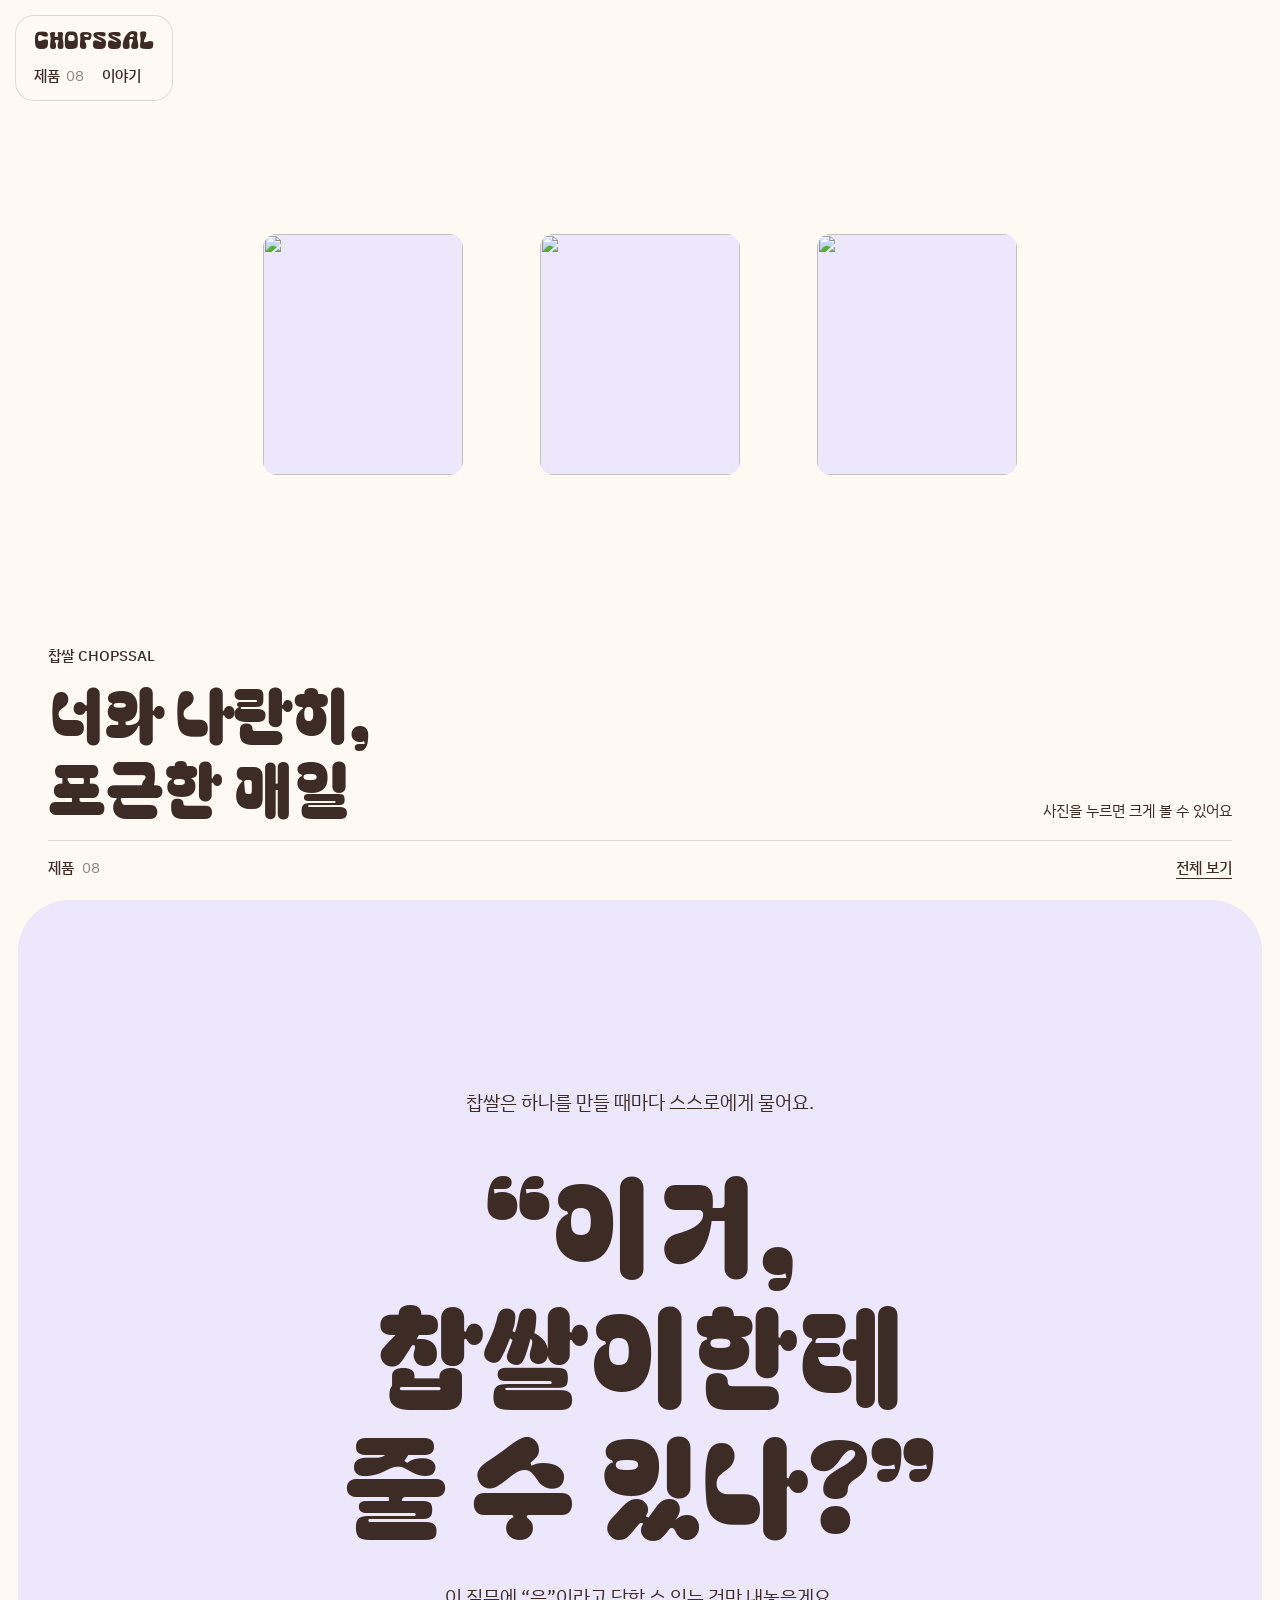
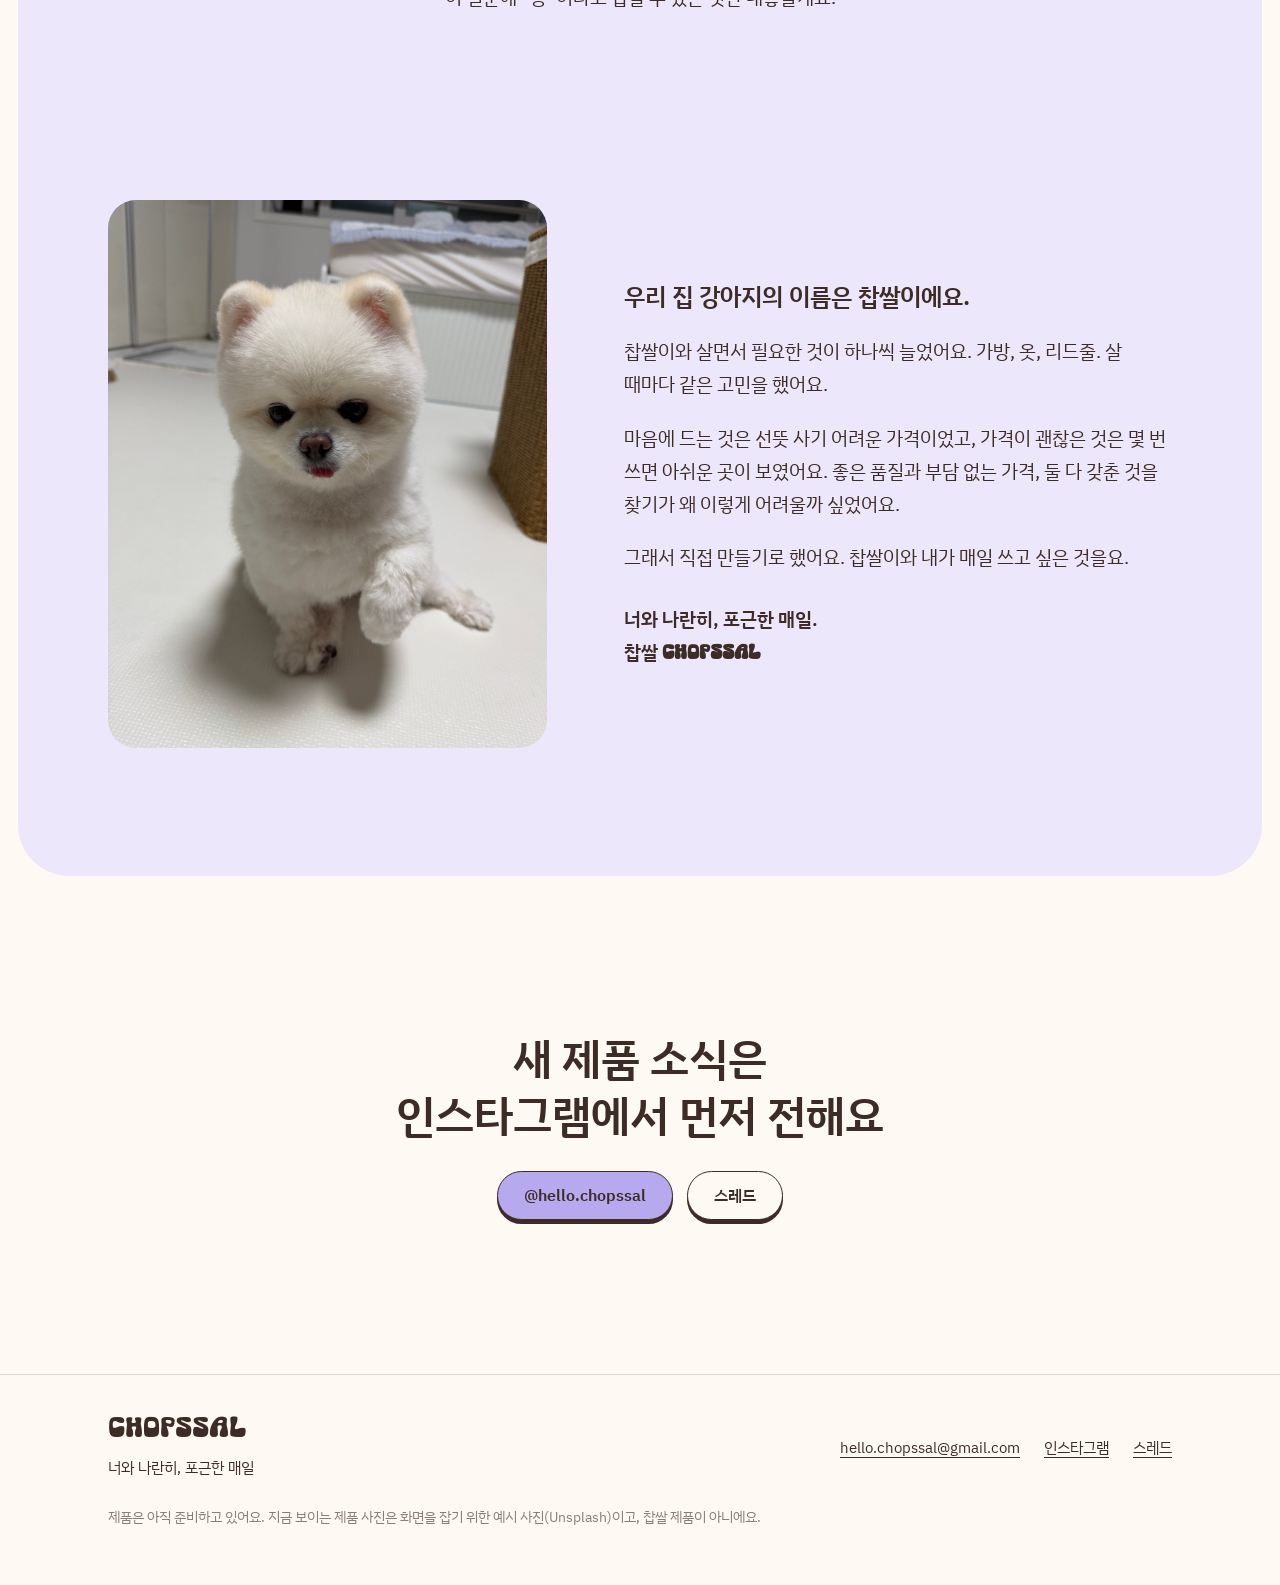
==== commit 7caecf69: "첫 화면을 한 화면에 맞추고 모바일에서 사진이 잘리지 않게 다듬기 Co-Authored-By: Claude Fable 5.2 <noreply@anthropic.com>" ====
--- a/index.html
+++ b/index.html
@@ -81,7 +81,7 @@
 
 <script>
   // 이 컴퓨터에서 볼 때만 확인용 사진 목록을 불러와요. 올라간 사이트에서는 아무 일도 하지 않아요
-  if (['localhost', '127.0.0.1'].includes(location.hostname)) document.write('<script src="js/preview.local.js"><\/script>');
+  if (['localhost', '127.0.0.1'].includes(location.hostname) && !location.search.includes('live')) document.write('<script src="js/preview.local.js"><\/script>');
 </script>
 <script src="js/products.js"></script>
 <script src="js/layout.js"></script>
@@ -161,7 +161,12 @@
     $('info-add').disabled = !!p.soldout;
     $('info-add').textContent = p.soldout ? '아직 준비하고 있어요' : '장바구니에 담기';
     // 좁은 화면에서는 고른 사진이 가운데로 오게 옆으로 넘겨요
-    setTimeout(() => tiles[i].scrollIntoView({ behavior: 'smooth', inline: 'center', block: 'nearest' }), 350);
+    // (줄 안에서만 옆으로 움직여요. 화면 전체가 위아래로 밀리지 않게)
+    setTimeout(() => {
+      if (active !== i || row.scrollWidth <= row.clientWidth) return;
+      const t = tiles[i].getBoundingClientRect(), r = row.getBoundingClientRect();
+      row.scrollTo({ left: row.scrollLeft + t.left - r.left - (r.width - t.width) / 2, behavior: REDUCED ? 'auto' : 'smooth' });
+    }, 680);
     setTimeout(() => { if (active === i) autoSpin(i); }, 700);   // 커진 다음에 돌아요
     if (focusTitle) $('picked-name').focus({ preventScroll: true });
   }
--- a/styles.css
+++ b/styles.css
@@ -106,7 +106,8 @@
 .card__img .cut, .pd__img .cut, .strip .cut { object-fit: contain; }
 .row--few { gap: clamp(20px, 6vw, 96px); }
 .row--few .tile { max-width: 200px; }
-.tile--cut { position: relative; background: none; border-radius: 0; overflow: visible; max-width: 240px; touch-action: pan-y; }
+/* 틀째로 바탕과 섞어야 흐려지거나 떠오를 때도 흰 상자가 보이지 않아요 */
+.tile--cut { position: relative; background: none; border-radius: 0; overflow: visible; max-width: 240px; touch-action: pan-y; mix-blend-mode: multiply; }
 .row--few .tile--cut { max-width: 280px; }
 .tile--cut .frame {
   position: absolute; inset: 0; width: 100%; height: 100%; object-fit: contain;
@@ -119,10 +120,11 @@
 .row.has-active .tile--cut[aria-pressed="true"]:active { cursor: grabbing; }
 .info__turn { font-size: 14px; opacity: .7; margin-top: -6px; }
 
+.stage { --title: clamp(34px, min(5.2vw, 8.4vh), 76px); }
 .stage__foot { display: grid; grid-template-columns: 1fr auto; align-items: end; gap: 16px 40px; min-height: 148px; }
 .stage__foot > * { min-width: 0; }
 .stage__foot small { display: block; font-size: 14.5px; font-weight: 500; margin-bottom: 6px; font-variant-numeric: tabular-nums; }
-.stage__foot h1, .stage__foot h2 { font-family: var(--font-display); font-weight: 400; font-size: clamp(34px, 5.2vw, 76px); line-height: 1.12; }
+.stage__foot h1, .stage__foot h2 { font-family: var(--font-display); font-weight: 400; font-size: var(--title); line-height: 1.12; }
 .stage__hint { font-size: 14.5px; text-align: right; font-variant-numeric: tabular-nums; }
 .stage__hint b { font-weight: 600; }
 .stage__hint a { font-weight: 600; text-underline-offset: 5px; }
@@ -251,6 +253,18 @@
 
 .foot__note { flex-basis: 100%; font-size: 13.5px; opacity: .6; margin: 0 !important; }
 
+/* 넓은 화면: 첫 화면이 한 화면에 꼭 맞게. 사진 줄이 남는 높이를 쓰고, 사진 크기는 그 높이에 맞춰요 */
+@media (min-width: 821px) {
+  .stage { height: 100vh; height: 100svh; min-height: 600px; grid-template-rows: minmax(0, 1fr) auto; padding-top: 92px; }
+  .row { min-height: 0; container-type: size; }
+  .tile { height: 46cqh; }
+  .row.has-active .tile { height: 30cqh; }
+  .row.has-active .tile[aria-pressed="true"] { height: 100cqh; max-width: 78cqh; }
+  .row.has-active .tile--cut[aria-pressed="true"] { max-width: min(112cqh, 680px); }
+  /* 고르기 전과 뒤에 아래 글 높이가 같아야 사진 줄이 들썩이지 않아요 */
+  .stage__foot { min-height: calc(var(--title) * 2.24 + 86px); }
+}
+
 @media (max-width: 820px) {
   .grid { grid-template-columns: repeat(2, 1fr); gap: 28px 14px; }
   .pd, .cartpage, .story { grid-template-columns: 1fr; }
@@ -259,15 +273,18 @@
   .strip a { flex: 0 0 64px; }
   .pd__img, .sum { position: static; }
   .story img { max-width: 420px; }
-  .row { justify-content: flex-start; overflow-x: auto; scroll-snap-type: x proximity; margin-inline: calc(var(--gutter) * -1); padding-inline: var(--gutter); min-height: min(56vh, 520px); scrollbar-width: none; }
+  .row { justify-content: flex-start; overflow-x: auto; scroll-snap-type: x proximity; margin-inline: calc(var(--gutter) * -1); padding-inline: var(--gutter); min-height: min(50vh, 480px); scrollbar-width: none; }
   .tile { flex: 0 0 30vw; max-width: none; height: min(36vh, 320px); scroll-snap-align: center; }
   .tile:hover { transform: none; }
   .row.has-active .tile { flex-basis: 18vw; max-width: none; }
-  .row.has-active .tile[aria-pressed="true"] { flex: 0 0 76vw; max-width: none; height: min(56vh, 520px); }
-  .row--few { justify-content: center; gap: 12px; }
-  .row--few .tile { flex: 0 0 40vw; }
+  .row.has-active .tile[aria-pressed="true"] { flex: 0 0 76vw; max-width: none; height: min(50vh, 480px); }
   .tile--cut, .row--few .tile--cut, .row.has-active .tile--cut { max-width: none; }
   .row.has-active .tile--cut[aria-pressed="true"] { max-width: none; flex: 0 0 84vw; }
+  /* 몇 장 안 될 때는 옆으로 넘기지 않고 한 화면에 다 보이게 */
+  .row--few { justify-content: safe center; gap: 10px; }
+  .row--few .tile, .row--few .tile--cut { flex: 1 1 0; max-width: 42vw; }
+  .row--few.has-active .tile { flex: 0 0 15vw; }
+  .row--few.has-active .tile[aria-pressed="true"] { flex: 1 1 0; max-width: none; }
   .stage__foot { grid-template-columns: 1fr; min-height: 0; }
   .stage__hint { text-align: left; }
 }
